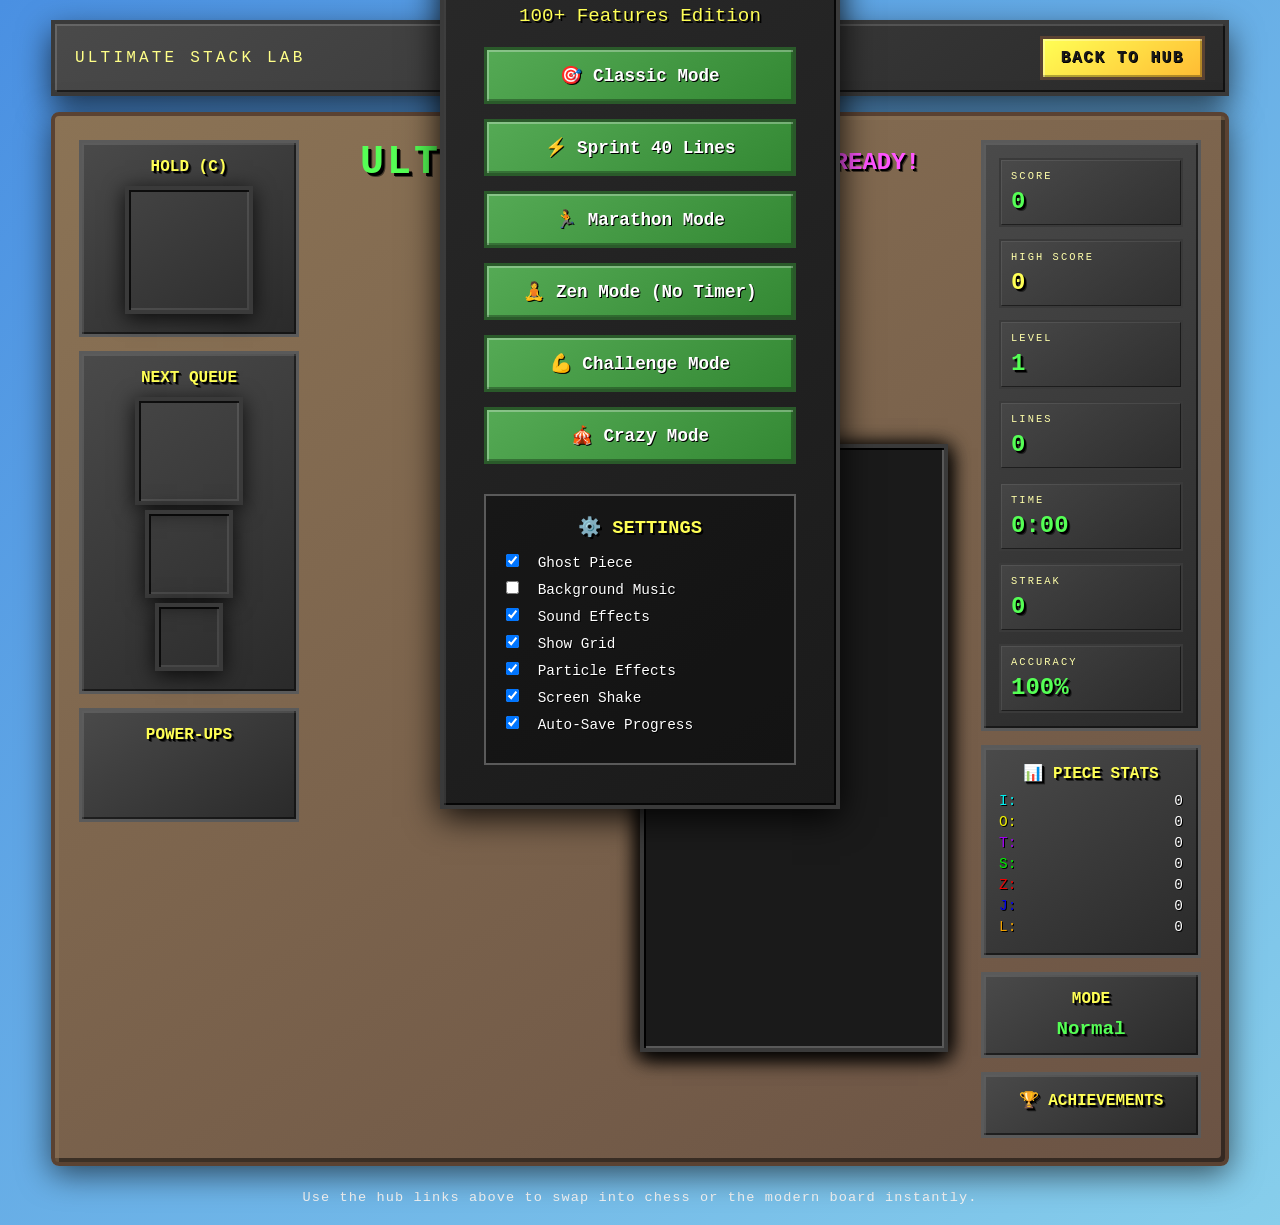
==== index-ultimate.html @ 09cd120d "tetris" ====
<!DOCTYPE html>
<html lang="en">
<head>
    <meta charset="UTF-8">
    <meta name="viewport" content="width=device-width, initial-scale=1.0">
    <title>Ultimate Tetris - 100+ Features!</title>
    <link rel="stylesheet" href="styles-ultimate.css">
</head>
<body>
    <audio id="bgMusic" loop></audio>
    <div class="particles" id="particles"></div>
    <div class="screen-overlay" id="screenOverlay"></div>
    
    <div class="app-shell">
        <header class="app-header">
            <div class="brand-title">Ultimate Stack Lab</div>
            <nav class="nav-links">
                <a href="hub.html">Hub</a>
                <a href="index.html" class="active">Tetris</a>
                <a href="chess.html">Chess</a>
                <a href="runner.html">Runner</a>
            </nav>
            <button class="cta-link" onclick="location.href='hub.html'">Back to Hub</button>
        </header>

        <div class="game-container retro-layout">
        <div class="side-panel left-panel">
            <div class="panel-section">
                <h3>HOLD (C)</h3>
                <canvas id="holdCanvas" width="120" height="120"></canvas>
            </div>
            <div class="panel-section">
                <h3>NEXT QUEUE</h3>
                <canvas id="queue1Canvas" width="100" height="100"></canvas>
                <canvas id="queue2Canvas" width="80" height="80"></canvas>
                <canvas id="queue3Canvas" width="60" height="60"></canvas>
            </div>
            <div class="panel-section">
                <h3>POWER-UPS</h3>
                <div id="powerUpDisplay" class="powerup-display"></div>
            </div>
        </div>

        <div class="main-game">
            <div class="top-bar">
                <h1 id="gameTitle">ULTIMATE TETRIS</h1>
                <div class="combo-display" id="comboDisplay">READY!</div>
            </div>
            <div class="status-badges">
                <div class="pill">
                    <span>Softbody</span>
                    <strong>S</strong>
                </div>
                <div class="pill">
                    <span>Menu</span>
                    <strong>M</strong>
                </div>
                <div class="pill">
                    <span>Fuckass</span>
                    <strong>F</strong>
                </div>
            </div>
            
            <div class="game-wrapper">
                <canvas id="backgroundCanvas" width="300" height="600"></canvas>
                <canvas id="gameCanvas" width="300" height="600"></canvas>
                <canvas id="effectCanvas" width="300" height="600"></canvas>
            </div>
            
            <div class="controls-hint">
                <span>←→: Move | ↑↓: Rotate | Space: Drop | C: Hold | P: Pause | R: Restart | M: Menu | S: Softbody | G: Grid | N: Night | F: Freeze | B: Bomb | 1-9: Speeds</span>
            </div>

            <!-- Menu Overlay -->
            <div class="menu-overlay active" id="menuOverlay">
                <h2>🎮 ULTIMATE TETRIS</h2>
                <p class="subtitle">100+ Features Edition</p>
                <div class="menu-options">
                    <button class="menu-btn" id="startClassic">🎯 Classic Mode</button>
                    <button class="menu-btn" id="startSprint">⚡ Sprint 40 Lines</button>
                    <button class="menu-btn" id="startMarathon">🏃 Marathon Mode</button>
                    <button class="menu-btn" id="startZen">🧘 Zen Mode (No Timer)</button>
                    <button class="menu-btn" id="startChallenge">💪 Challenge Mode</button>
                    <button class="menu-btn" id="startCrazy">🎪 Crazy Mode</button>
                </div>
                <div class="settings-section">
                    <h3>⚙️ SETTINGS</h3>
                    <label><input type="checkbox" id="ghostToggle" checked> Ghost Piece</label>
                    <label><input type="checkbox" id="musicToggle"> Background Music</label>
                    <label><input type="checkbox" id="soundToggle" checked> Sound Effects</label>
                    <label><input type="checkbox" id="gridToggle" checked> Show Grid</label>
                    <label><input type="checkbox" id="particlesToggle" checked> Particle Effects</label>
                    <label><input type="checkbox" id="screenShakeToggle" checked> Screen Shake</label>
                    <label><input type="checkbox" id="autoSaveToggle" checked> Auto-Save Progress</label>
                </div>
            </div>

            <!-- Game Over Overlay -->
            <div class="game-over-overlay" id="gameOverOverlay">
                <h2>🎮 GAME OVER</h2>
                <div class="stats-grid">
                    <div class="stat-item"><span>Score:</span> <span id="finalScore">0</span></div>
                    <div class="stat-item"><span>Lines:</span> <span id="finalLines">0</span></div>
                    <div class="stat-item"><span>Level:</span> <span id="finalLevel">1</span></div>
                    <div class="stat-item"><span>Max Combo:</span> <span id="finalCombo">1</span></div>
                    <div class="stat-item"><span>Time:</span> <span id="finalTime">0:00</span></div>
                    <div class="stat-item"><span>Tetrises:</span> <span id="finalTetrises">0</span></div>
                </div>
                <div class="button-group">
                    <button id="restartButton">🔄 Play Again</button>
                    <button id="mainMenuButton" class="secondary-btn">🏠 Main Menu</button>
                </div>
            </div>

            <!-- Pause Overlay -->
            <div class="pause-overlay" id="pauseOverlay">
                <h2>⏸️ PAUSED</h2>
                <p>Press P to Resume</p>
                <button id="resumeButton">▶️ Resume</button>
                <button id="pauseMenuButton" class="secondary-btn">🏠 Main Menu</button>
            </div>
        </div>

        <div class="side-panel right-panel">
            <div class="panel-section metrics-grid">
                <div class="metric">
                    <span>Score</span>
                    <strong id="score">0</strong>
                </div>
                <div class="metric">
                    <span>High Score</span>
                    <strong id="highScore" class="highlight">0</strong>
                </div>
                <div class="metric">
                    <span>Level</span>
                    <strong id="level">1</strong>
                </div>
                <div class="metric">
                    <span>Lines</span>
                    <strong id="lines">0</strong>
                </div>
                <div class="metric">
                    <span>Time</span>
                    <strong id="timer">0:00</strong>
                </div>
                <div class="metric">
                    <span>Streak</span>
                    <strong id="streak">0</strong>
                </div>
                <div class="metric">
                    <span>Accuracy</span>
                    <strong id="accuracy">100%</strong>
                </div>
            </div>
            <div class="panel-section">
                <h3>📊 PIECE STATS</h3>
                <div class="piece-stats">
                    <div class="stat-row"><span style="color: #00f0f0">I:</span><span id="stat-I">0</span></div>
                    <div class="stat-row"><span style="color: #f0f000">O:</span><span id="stat-O">0</span></div>
                    <div class="stat-row"><span style="color: #a000f0">T:</span><span id="stat-T">0</span></div>
                    <div class="stat-row"><span style="color: #00f000">S:</span><span id="stat-S">0</span></div>
                    <div class="stat-row"><span style="color: #f00000">Z:</span><span id="stat-Z">0</span></div>
                    <div class="stat-row"><span style="color: #0000f0">J:</span><span id="stat-J">0</span></div>
                    <div class="stat-row"><span style="color: #f0a000">L:</span><span id="stat-L">0</span></div>
                </div>
            </div>
            <div class="panel-section">
                <h3>MODE</h3>
                <div class="mode-indicator" id="modeIndicator">
                    <p>Normal</p>
                </div>
            </div>
            <div class="panel-section">
                <h3>🏆 ACHIEVEMENTS</h3>
                <div id="achievementList" class="achievement-list"></div>
            </div>
        </div>

        </div>

        <footer class="app-footer">Use the hub links above to swap into chess or the modern board instantly.</footer>
    </div>
    
    <div class="toast-container" id="toastContainer"></div>
    <div class="achievement-popup" id="achievementPopup"></div>
    
    <script src="tetris-ultimate.js"></script>
</body>
</html>
---- styles-ultimate.css ----
* {
    margin: 0;
    padding: 0;
    box-sizing: border-box;
}

body {
    font-family: 'Courier New', monospace;
    background: linear-gradient(135deg, #4a90e2 0%, #87ceeb 100%);
    background-image: 
        linear-gradient(135deg, #4a90e2 0%, #87ceeb 100%),
        repeating-linear-gradient(0deg, transparent, transparent 35px, rgba(255,255,255,.03) 35px, rgba(255,255,255,.03) 36px),
        repeating-linear-gradient(90deg, transparent, transparent 35px, rgba(255,255,255,.03) 35px, rgba(255,255,255,.03) 36px);
    display: flex;
    justify-content: center;
    align-items: center;
    min-height: 100vh;
    padding: 20px;
    image-rendering: pixelated;
    image-rendering: crisp-edges;
    transition: background 0.5s ease;
    overflow: hidden;
}

body.night-mode {
    background: linear-gradient(135deg, #1a1a2e 0%, #16213e 100%);
}

body.rainbow-mode {
    animation: rainbowBg 10s linear infinite;
}

@keyframes rainbowBg {
    0% { background-position: 0% 50%; }
    100% { background-position: 100% 50%; }
}

/* Particle System */
.particles {
    position: fixed;
    top: 0;
    left: 0;
    width: 100%;
    height: 100%;
    pointer-events: none;
    z-index: 1;
}

.app-shell {
    width: min(1180px, 95%);
    margin: 0 auto;
    position: relative;
    z-index: 5;
}

.app-header {
    display: flex;
    justify-content: space-between;
    align-items: center;
    margin-bottom: 16px;
    padding: 12px 20px;
    border: 4px solid #3a3a3a;
    background: linear-gradient(145deg, #4a4a4a, #2a2a2a);
    box-shadow:
        inset 2px 2px 0 rgba(255, 255, 255, 0.15),
        inset -2px -2px 0 rgba(0, 0, 0, 0.6),
        0 12px 32px rgba(0, 0, 0, 0.65);
}

.brand-title {
    font-size: 1rem;
    letter-spacing: 0.2em;
    text-transform: uppercase;
    color: #ffff88;
}

.nav-links {
    display: flex;
    gap: 12px;
    flex-wrap: wrap;
}

.nav-links a {
    color: #f5f5f5;
    text-decoration: none;
    font-weight: bold;
    letter-spacing: 0.15em;
    text-transform: uppercase;
    padding-bottom: 2px;
    border-bottom: 2px solid transparent;
}

.nav-links a:hover {
    border-color: #ffff88;
}

.nav-links a.active {
    color: #55ff55;
    border-color: #55ff55;
}

.cta-link {
    background: linear-gradient(145deg, #ffff55, #ffbb33);
    color: #1a1a1a;
    border: 3px solid #5a4232;
    padding: 10px 18px;
    font-weight: bold;
    text-transform: uppercase;
    letter-spacing: 0.1em;
    cursor: pointer;
}

.app-footer {
    margin-top: 24px;
    text-align: center;
    color: #f5f5f5;
    font-size: 0.85rem;
    letter-spacing: 0.08em;
}

.particle {
    position: absolute;
    width: 4px;
    height: 4px;
    background: white;
    border-radius: 50%;
    animation: particleFall 3s linear infinite;
    opacity: 0.6;
}

@keyframes particleFall {
    to {
        transform: translateY(100vh);
        opacity: 0;
    }
}

/* Screen Overlay for Flash Effects */
.screen-overlay {
    position: fixed;
    top: 0;
    left: 0;
    width: 100%;
    height: 100%;
    pointer-events: none;
    z-index: 999;
    opacity: 0;
    transition: opacity 0.1s;
}

.screen-overlay.flash {
    background: white;
    opacity: 0.5;
    animation: flashEffect 0.3s;
}

@keyframes flashEffect {
    0%, 100% { opacity: 0; }
    50% { opacity: 0.5; }
}

.game-container {
    background: linear-gradient(145deg, #8b7355, #6b5344);
    padding: 24px;
    border-radius: 8px;
    box-shadow:
        inset 4px 4px 0 rgba(139, 115, 85, 0.5),
        inset -4px -4px 0 rgba(0, 0, 0, 0.5),
        0 8px 32px 0 rgba(0, 0, 0, 0.6);
    border: 4px solid #5a4232;
    position: relative;
    z-index: 10;
    transition: transform 0.1s;
}

.retro-layout {
    display: grid;
    grid-template-columns: 220px minmax(0, 1fr) 220px;
    gap: 16px;
    align-items: flex-start;
}

@media (max-width: 1150px) {
    .retro-layout {
        grid-template-columns: 200px minmax(0, 1fr) 200px;
    }
}

@media (max-width: 980px) {
    .retro-layout {
        grid-template-columns: minmax(0, 1fr);
    }
    .retro-layout .side-panel {
        flex-direction: row;
        flex-wrap: wrap;
        justify-content: center;
    }
    .retro-layout .right-panel {
        order: 3;
    }
}

.game-container.shake {
    animation: shake 0.5s;
}

@keyframes shake {
    0%, 100% { transform: translateX(0); }
    10%, 30%, 50%, 70%, 90% { transform: translateX(-5px); }
    20%, 40%, 60%, 80% { transform: translateX(5px); }
}

.main-game {
    display: flex;
    flex-direction: column;
    align-items: center;
    position: relative;
    gap: 14px;
    width: 100%;
    max-width: 560px;
    margin: 0 auto;
}

.top-bar {
    display: flex;
    justify-content: space-between;
    align-items: center;
    width: 100%;
    margin-bottom: 10px;
    gap: 20px;
}

h1, #gameTitle {
    color: #55ff55;
    font-size: 2.5em;
    text-shadow: 
        3px 3px 0px #000,
        4px 4px 0px rgba(0, 0, 0, 0.5);
    letter-spacing: 3px;
    font-family: 'Courier New', monospace;
    font-weight: bold;
    animation: titlePulse 2s ease-in-out infinite;
}

@keyframes titlePulse {
    0%, 100% { transform: scale(1); }
    50% { transform: scale(1.05); }
}

.combo-display {
    color: #ff55ff;
    font-size: 1.5em;
    font-weight: bold;
    text-shadow: 
        2px 2px 0px #000,
        3px 3px 0px rgba(0, 0, 0, 0.5);
    animation: comboPulse 0.5s ease-in-out;
}

@keyframes comboPulse {
    0%, 100% { transform: scale(1); }
    50% { transform: scale(1.2); }
}

.game-wrapper {
    position: relative;
}

canvas {
    border: 4px solid #3a3a3a;
    border-radius: 0px;
    box-shadow: 
        inset 2px 2px 0 rgba(0, 0, 0, 0.8),
        inset -2px -2px 0 rgba(255, 255, 255, 0.1),
        0 4px 20px rgba(0, 0, 0, 0.8);
    image-rendering: pixelated;
    image-rendering: crisp-edges;
}

#backgroundCanvas, #gameCanvas, #effectCanvas {
    position: absolute;
    top: 0;
    left: 0;
}

#backgroundCanvas {
    background: #1a1a1a;
    z-index: 1;
}

#gameCanvas {
    background: transparent;
    z-index: 2;
}

#effectCanvas {
    background: transparent;
    z-index: 3;
    pointer-events: none;
}

.controls-hint {
    margin-top: 10px;
    color: #ffffff;
    font-size: 0.7em;
    text-align: center;
    max-width: 300px;
    text-shadow: 1px 1px 0px #000;
}

.side-panel {
    display: flex;
    flex-direction: column;
    gap: 14px;
    min-width: 200px;
}

.panel-section {
    background: linear-gradient(145deg, #4a4a4a, #2a2a2a);
    padding: 15px;
    border-radius: 0px;
    text-align: center;
    border: 3px solid #5a5a5a;
    box-shadow: 
        inset 2px 2px 0 rgba(255, 255, 255, 0.1),
        inset -2px -2px 0 rgba(0, 0, 0, 0.5);
    transition: transform 0.2s;
}

.panel-section:hover {
    transform: translateY(-2px);
}

.panel-section h3 {
    color: #ffff55;
    font-size: 1em;
    margin-bottom: 10px;
    text-shadow: 
        2px 2px 0px #000,
        3px 3px 0px rgba(0, 0, 0, 0.5);
    font-family: 'Courier New', monospace;
    font-weight: bold;
}

.status-badges {
    display: grid;
    grid-template-columns: repeat(auto-fit, minmax(140px, 1fr));
    gap: 12px;
    margin-bottom: 14px;
}

.pill {
    border: 3px solid #3a3a3a;
    padding: 10px;
    background: linear-gradient(145deg, #4a4a4a, #2a2a2a);
    text-align: center;
}

.pill span {
    display: block;
    font-size: 0.65rem;
    letter-spacing: 0.2em;
    color: #ffffaa;
}

.pill strong {
    font-size: 1.3rem;
    color: #55ff55;
}

.panel-section canvas {
    display: block;
    margin: 5px auto;
}

.stats p {
    color: #55ff55;
    font-size: 1.8em;
    font-weight: bold;
    text-shadow: 
        2px 2px 0px #000,
        3px 3px 0px rgba(0, 0, 0, 0.5);
    font-family: 'Courier New', monospace;
}

.stats p.highlight {
    color: #ffff55;
    animation: scoreGlow 1s ease-in-out infinite;
}

.metrics-grid {
    display: grid;
    grid-template-columns: repeat(auto-fit, minmax(140px, 1fr));
    gap: 12px;
    text-align: left;
}

.metrics-grid .metric {
    background: linear-gradient(145deg, rgba(74, 74, 74, 0.7), rgba(42, 42, 42, 0.7));
    border: 2px solid #3a3a3a;
    padding: 10px;
    box-shadow:
        inset 1px 1px 0 rgba(255, 255, 255, 0.08),
        inset -1px -1px 0 rgba(0, 0, 0, 0.5);
}

.metrics-grid span {
    display: block;
    font-size: 0.65rem;
    letter-spacing: 0.2em;
    color: #ffffaa;
    margin-bottom: 6px;
    text-transform: uppercase;
}

.metrics-grid strong {
    font-size: 1.5rem;
    color: #55ff55;
    text-shadow:
        2px 2px 0px #000,
        3px 3px 0px rgba(0, 0, 0, 0.5);
}

.metrics-grid strong.highlight {
    color: #ffff55;
}

@keyframes scoreGlow {
    0%, 100% { text-shadow: 2px 2px 0px #000, 3px 3px 0px rgba(0, 0, 0, 0.5); }
    50% { text-shadow: 2px 2px 0px #000, 3px 3px 0px rgba(0, 0, 0, 0.5), 0 0 20px #ffff55; }
}

.piece-stats {
    font-size: 0.9em;
    color: #ffffff;
}

.stat-row {
    display: flex;
    justify-content: space-between;
    margin: 5px 0;
    text-shadow: 1px 1px 0px #000;
}

.mode-indicator {
    font-family: 'Courier New', monospace;
    font-weight: bold;
}

.mode-indicator p {
    color: #55ff55;
    font-size: 1.2em;
    text-shadow: 
        2px 2px 0px #000,
        3px 3px 0px rgba(0, 0, 0, 0.5);
    margin: 0;
}

.mode-indicator.softbody p {
    color: #ff55ff;
    animation: wobble 0.5s infinite;
}

@keyframes wobble {
    0%, 100% { transform: scale(1, 1); }
    25% { transform: scale(1.05, 0.95); }
    75% { transform: scale(0.95, 1.05); }
}

/* Overlays */
.menu-overlay, .game-over-overlay, .pause-overlay {
    position: absolute;
    top: 50%;
    left: 50%;
    transform: translate(-50%, -50%);
    background: linear-gradient(145deg, #2a2a2a, #1a1a1a);
    padding: 40px;
    border-radius: 0px;
    text-align: center;
    display: none;
    z-index: 1000;
    border: 4px solid #3a3a3a;
    box-shadow: 
        inset 2px 2px 0 rgba(255, 255, 255, 0.1),
        inset -2px -2px 0 rgba(0, 0, 0, 0.8),
        0 8px 32px rgba(0, 0, 0, 0.9);
    min-width: 400px;
}

.panel-section .action-buttons {
    display: flex;
    flex-direction: column;
    gap: 10px;
}

.panel-section .action-buttons button,
.primary-btn {
    background: linear-gradient(145deg, #55aa55, #338833);
    color: white;
    border: 3px solid #2a5a2a;
    padding: 12px;
    font-weight: bold;
    text-transform: uppercase;
    letter-spacing: 0.08em;
    cursor: pointer;
}

.panel-section .action-buttons .secondary-btn {
    background: rgba(0, 0, 0, 0.5);
    border-color: #3a3a3a;
}

.move-list {
    max-height: 260px;
    overflow-y: auto;
    text-align: left;
    color: #ffffaa;
    padding-left: 18px;
    font-weight: bold;
    letter-spacing: 0.08em;
}

.move-list li {
    margin-bottom: 6px;
}

.menu-overlay.active, .game-over-overlay.show, .pause-overlay.show {
    display: block;
    animation: fadeIn 0.3s ease-in;
}

@keyframes fadeIn {
    from {
        opacity: 0;
        transform: translate(-50%, -50%) scale(0.9);
    }
    to {
        opacity: 1;
        transform: translate(-50%, -50%) scale(1);
    }
}

.menu-overlay h2, .game-over-overlay h2, .pause-overlay h2 {
    color: #55ff55;
    font-size: 2.5em;
    margin-bottom: 20px;
    text-shadow: 
        3px 3px 0px #000,
        4px 4px 0px rgba(0, 0, 0, 0.8);
    font-family: 'Courier New', monospace;
    font-weight: bold;
}

.subtitle {
    color: #ffff55;
    font-size: 1.2em;
    margin-bottom: 20px;
    text-shadow: 2px 2px 0px #000;
}

.menu-options {
    display: flex;
    flex-direction: column;
    gap: 15px;
    margin-bottom: 30px;
}

.menu-btn {
    background: linear-gradient(145deg, #55aa55, #338833);
    color: white;
    border: 3px solid #2a5a2a;
    padding: 15px 30px;
    font-size: 1.1em;
    border-radius: 0px;
    cursor: pointer;
    transition: all 0.2s;
    font-family: 'Courier New', monospace;
    font-weight: bold;
    text-shadow: 1px 1px 0px #000;
    box-shadow: 
        inset 2px 2px 0 rgba(255, 255, 255, 0.3),
        inset -2px -2px 0 rgba(0, 0, 0, 0.3);
}

.menu-btn:hover {
    transform: translateY(-2px);
    background: linear-gradient(145deg, #66bb66, #449944);
    box-shadow: 
        inset 2px 2px 0 rgba(255, 255, 255, 0.4),
        inset -2px -2px 0 rgba(0, 0, 0, 0.3),
        0 6px 20px rgba(0, 0, 0, 0.6);
}

.menu-btn:active {
    transform: translateY(1px);
}

.settings-section {
    background: rgba(0, 0, 0, 0.3);
    padding: 20px;
    border: 2px solid #5a5a5a;
    margin-top: 20px;
}

.settings-section h3 {
    color: #ffff55;
    margin-bottom: 15px;
    text-shadow: 2px 2px 0px #000;
}

.settings-section label {
    display: block;
    color: #ffffff;
    margin: 10px 0;
    text-align: left;
    cursor: pointer;
    text-shadow: 1px 1px 0px #000;
    font-size: 0.9em;
}

.settings-section input[type="checkbox"] {
    margin-right: 10px;
    cursor: pointer;
}

.stats-grid {
    display: grid;
    grid-template-columns: 1fr 1fr;
    gap: 15px;
    margin: 20px 0;
}

.stat-item {
    background: rgba(0, 0, 0, 0.3);
    padding: 10px;
    border: 2px solid #5a5a5a;
    font-size: 1.1em;
    color: #ffffff;
    text-shadow: 1px 1px 0px #000;
}

.button-group {
    display: flex;
    gap: 15px;
    justify-content: center;
    margin-top: 20px;
}

button {
    background: linear-gradient(145deg, #55aa55, #338833);
    color: white;
    border: 3px solid #2a5a2a;
    padding: 12px 30px;
    font-size: 1em;
    border-radius: 0px;
    cursor: pointer;
    transition: all 0.1s;
    font-family: 'Courier New', monospace;
    font-weight: bold;
    text-shadow: 1px 1px 0px #000;
    box-shadow: 
        inset 2px 2px 0 rgba(255, 255, 255, 0.3),
        inset -2px -2px 0 rgba(0, 0, 0, 0.3);
}

button:hover {
    transform: translateY(-1px);
    background: linear-gradient(145deg, #66bb66, #449944);
}

button:active {
    transform: translateY(1px);
}

.secondary-btn {
    background: linear-gradient(145deg, #888888, #555555);
    border: 3px solid #444444;
}

.secondary-btn:hover {
    background: linear-gradient(145deg, #999999, #666666);
}

/* Power-ups */
.powerup-display {
    display: flex;
    flex-direction: column;
    gap: 5px;
    min-height: 50px;
}

.powerup-item {
    background: rgba(255, 255, 255, 0.1);
    padding: 8px;
    border: 2px solid #5a5a5a;
    color: #ffff55;
    font-size: 0.9em;
    text-shadow: 1px 1px 0px #000;
    animation: powerupGlow 1s ease-in-out infinite;
}

@keyframes powerupGlow {
    0%, 100% { box-shadow: 0 0 5px rgba(255, 255, 85, 0.5); }
    50% { box-shadow: 0 0 15px rgba(255, 255, 85, 0.8); }
}

/* Achievements */
.achievement-list {
    max-height: 150px;
    overflow-y: auto;
    font-size: 0.8em;
    color: #ffffff;
    text-align: left;
}

.achievement-item {
    padding: 5px;
    margin: 3px 0;
    background: rgba(255, 255, 255, 0.1);
    border-left: 3px solid #ffff55;
    text-shadow: 1px 1px 0px #000;
}

.achievement-popup {
    position: fixed;
    top: 20px;
    right: 20px;
    background: linear-gradient(145deg, #ffaa00, #ff8800);
    color: #000;
    padding: 20px;
    border: 4px solid #ffff00;
    border-radius: 0px;
    font-weight: bold;
    font-size: 1.2em;
    display: none;
    z-index: 2000;
    animation: achievementSlide 0.5s ease-out;
    box-shadow: 0 8px 32px rgba(0, 0, 0, 0.8);
}

.achievement-popup.show {
    display: block;
}

@keyframes achievementSlide {
    from {
        transform: translateX(400px);
        opacity: 0;
    }
    to {
        transform: translateX(0);
        opacity: 1;
    }
}

/* Toast Notifications */
.toast-container {
    position: fixed;
    bottom: 20px;
    right: 20px;
    z-index: 2000;
    display: flex;
    flex-direction: column;
    gap: 10px;
}

.toast {
    background: rgba(0, 0, 0, 0.9);
    color: #55ff55;
    padding: 15px 20px;
    border: 2px solid #55ff55;
    border-radius: 0px;
    font-weight: bold;
    text-shadow: 1px 1px 0px #000;
    animation: toastSlide 0.3s ease-out;
    box-shadow: 0 4px 16px rgba(0, 0, 0, 0.8);
}

@keyframes toastSlide {
    from {
        transform: translateX(400px);
        opacity: 0;
    }
    to {
        transform: translateX(0);
        opacity: 1;
    }
}

/* Scrollbar */
::-webkit-scrollbar {
    width: 8px;
}

::-webkit-scrollbar-track {
    background: #2a2a2a;
}

::-webkit-scrollbar-thumb {
    background: #55ff55;
    border: 1px solid #000;
}

/* Responsive */
@media (max-width: 1200px) {
    .game-container {
        flex-direction: column;
        align-items: center;
    }

    .side-panel {
        flex-direction: row;
        width: 100%;
        justify-content: center;
        flex-wrap: wrap;
    }

    h1 {
        font-size: 2em;
    }
}

@media (max-width: 640px) {
    .side-panel {
        flex-direction: column;
    }

    h1 {
        font-size: 1.5em;
    }

    #gameCanvas, #backgroundCanvas, #effectCanvas {
        width: 250px !important;
        height: 500px !important;
    }

    .menu-overlay, .game-over-overlay, .pause-overlay {
        min-width: 90vw;
        padding: 20px;
    }
}
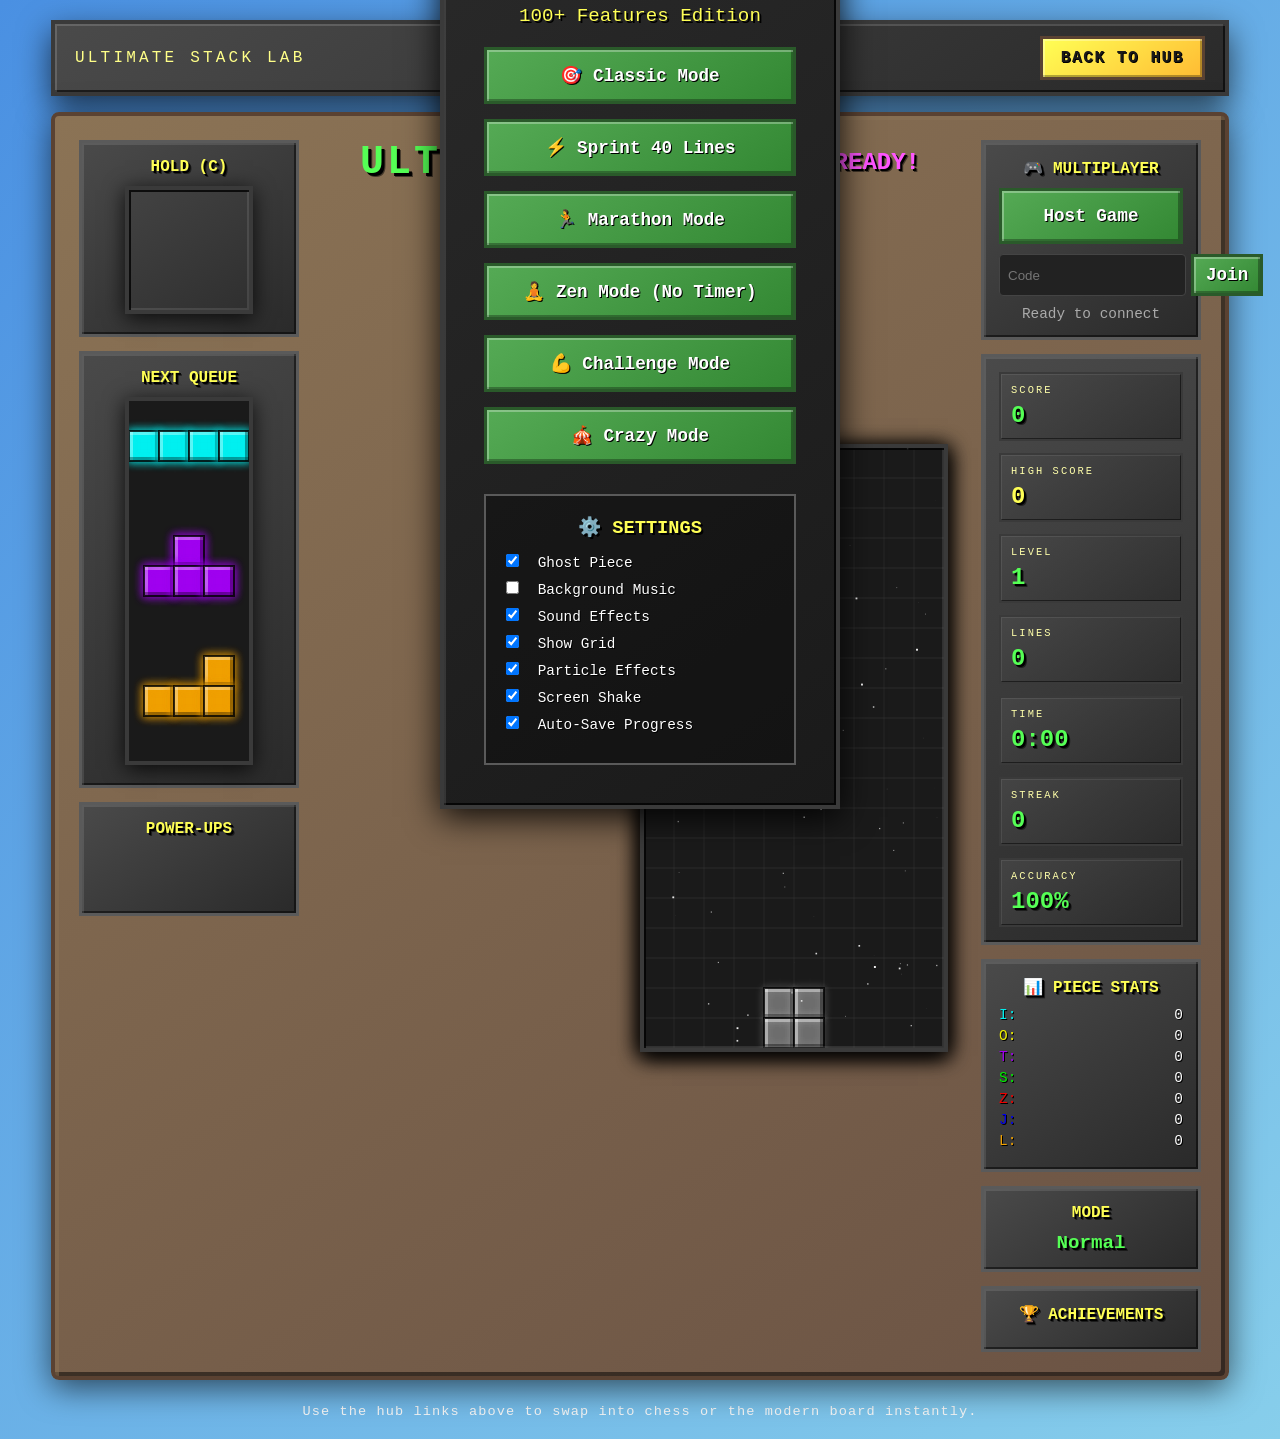
==== commit c4bc6c9e: "Fix multiplayer mode - add local peer library and improve connection handling Co-authored-by: YehiaH" ====
--- a/index-ultimate.html
+++ b/index-ultimate.html
@@ -5,6 +5,7 @@
     <meta name="viewport" content="width=device-width, initial-scale=1.0">
     <title>Ultimate Tetris - 100+ Features!</title>
     <link rel="stylesheet" href="styles-ultimate.css">
+    <script src="simple-peer.js"></script>
 </head>
 <body>
     <audio id="bgMusic" loop></audio>
@@ -31,9 +32,10 @@
             </div>
             <div class="panel-section">
                 <h3>NEXT QUEUE</h3>
-                <canvas id="queue1Canvas" width="100" height="100"></canvas>
-                <canvas id="queue2Canvas" width="80" height="80"></canvas>
-                <canvas id="queue3Canvas" width="60" height="60"></canvas>
+                <canvas id="nextCanvas" width="120" height="360"></canvas>
+                <canvas id="queue1Canvas" width="100" height="100" style="display:none;"></canvas>
+                <canvas id="queue2Canvas" width="80" height="80" style="display:none;"></canvas>
+                <canvas id="queue3Canvas" width="60" height="60" style="display:none;"></canvas>
             </div>
             <div class="panel-section">
                 <h3>POWER-UPS</h3>
@@ -122,6 +124,40 @@
         </div>
 
         <div class="side-panel right-panel">
+            <div class="panel-section" id="multiplayerSection">
+                <h3>🎮 MULTIPLAYER</h3>
+                
+                <div id="lobbyUI">
+                    <div class="lobby-controls">
+                        <button id="hostBtn" class="menu-btn" style="width: 100%; margin-bottom: 10px;">Host Game</button>
+                        <div class="join-form" style="display: flex; gap: 5px;">
+                            <input type="text" id="joinInput" placeholder="Code" style="flex: 1; padding: 8px; border-radius: 4px; border: 1px solid #444; background: #222; color: #fff;">
+                            <button id="joinBtn" class="menu-btn" style="padding: 8px 12px;">Join</button>
+                        </div>
+                    </div>
+                    <div id="hostCodeDisplay" style="display: none; flex-direction: column; gap: 10px; margin-top: 10px;">
+                        <p style="font-size: 0.9em; color: #aaa;">Share this code:</p>
+                        <code id="myPeerId" style="background: rgba(0,0,0,0.3); padding: 8px; border-radius: 4px; font-family: monospace; color: #4ade80; text-align: center; font-size: 1.2em;">...</code>
+                    </div>
+                    <p id="lobbyStatus" style="margin-top: 10px; font-size: 0.9em; color: #aaa; text-align: center;">Ready to connect</p>
+                </div>
+
+                <div id="opponentView" style="display: none;">
+                    <div class="opponent-stats" style="margin-bottom: 10px; display: flex; justify-content: space-between;">
+                        <span>Opponent</span>
+                        <span>Score: <strong id="oppScore" style="color: #4ade80;">0</strong></span>
+                    </div>
+                    <canvas id="opponentCanvas" width="150" height="300" style="background: #000; border: 1px solid #333; width: 100%; border-radius: 4px;"></canvas>
+                    <div class="emoji-reactions" style="display: flex; gap: 5px; margin-top: 10px; justify-content: center; flex-wrap: wrap;">
+                        <button class="emoji-btn" onclick="networkManager?.sendEmoji('👍')" style="font-size: 1.5em; padding: 5px 10px; border: none; background: rgba(255,255,255,0.1); border-radius: 4px; cursor: pointer;">👍</button>
+                        <button class="emoji-btn" onclick="networkManager?.sendEmoji('🔥')" style="font-size: 1.5em; padding: 5px 10px; border: none; background: rgba(255,255,255,0.1); border-radius: 4px; cursor: pointer;">🔥</button>
+                        <button class="emoji-btn" onclick="networkManager?.sendEmoji('😱')" style="font-size: 1.5em; padding: 5px 10px; border: none; background: rgba(255,255,255,0.1); border-radius: 4px; cursor: pointer;">😱</button>
+                        <button class="emoji-btn" onclick="networkManager?.sendEmoji('💪')" style="font-size: 1.5em; padding: 5px 10px; border: none; background: rgba(255,255,255,0.1); border-radius: 4px; cursor: pointer;">💪</button>
+                        <button class="emoji-btn" onclick="networkManager?.sendEmoji('😎')" style="font-size: 1.5em; padding: 5px 10px; border: none; background: rgba(255,255,255,0.1); border-radius: 4px; cursor: pointer;">😎</button>
+                    </div>
+                </div>
+            </div>
+
             <div class="panel-section metrics-grid">
                 <div class="metric">
                     <span>Score</span>
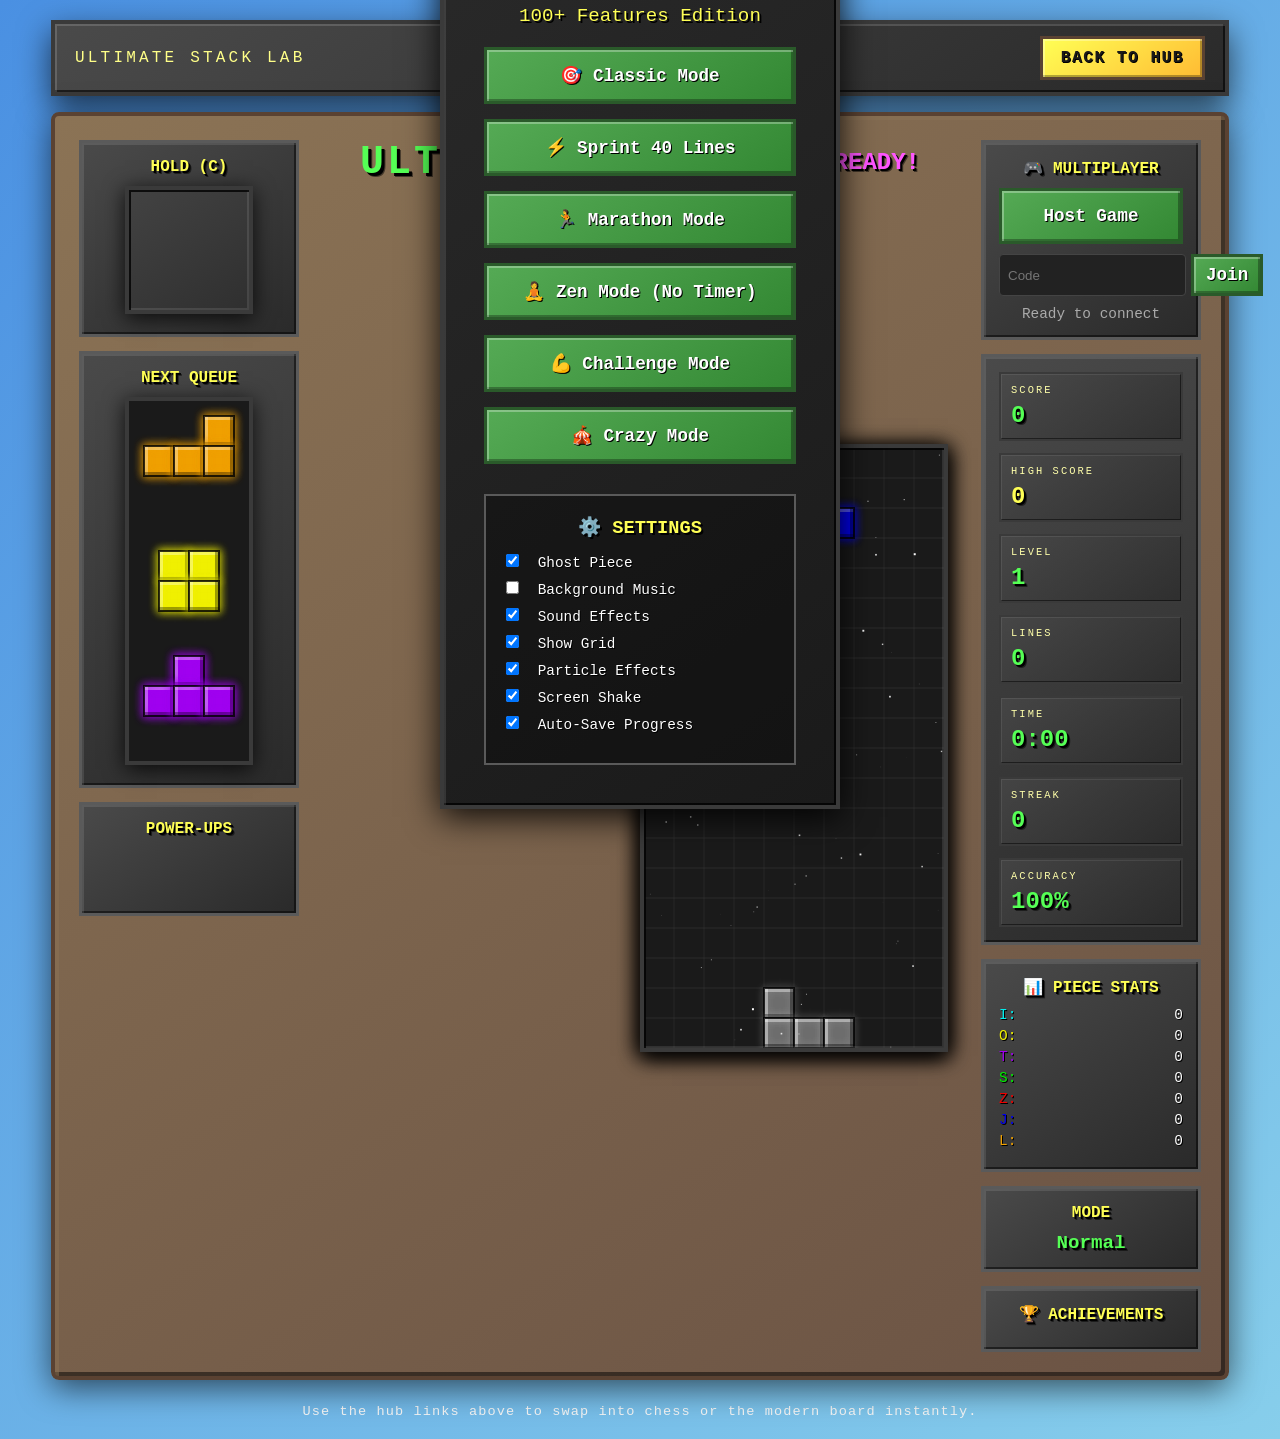
==== commit 755db8f6: "Add UI/UX improvements - sound effects, animations, and better styling Co-authored-by: YehiaHS <1422" ====
--- a/index-ultimate.html
+++ b/index-ultimate.html
@@ -142,7 +142,8 @@
                     <p id="lobbyStatus" style="margin-top: 10px; font-size: 0.9em; color: #aaa; text-align: center;">Ready to connect</p>
                 </div>
 
-                <div id="opponentView" style="display: none;">
+                <div id="opponentView" style="display: none; position: relative;">
+                    <div class="connection-status" id="connectionStatus" title="Connected"></div>
                     <div class="opponent-stats" style="margin-bottom: 10px; display: flex; justify-content: space-between;">
                         <span>Opponent</span>
                         <span>Score: <strong id="oppScore" style="color: #4ade80;">0</strong></span>
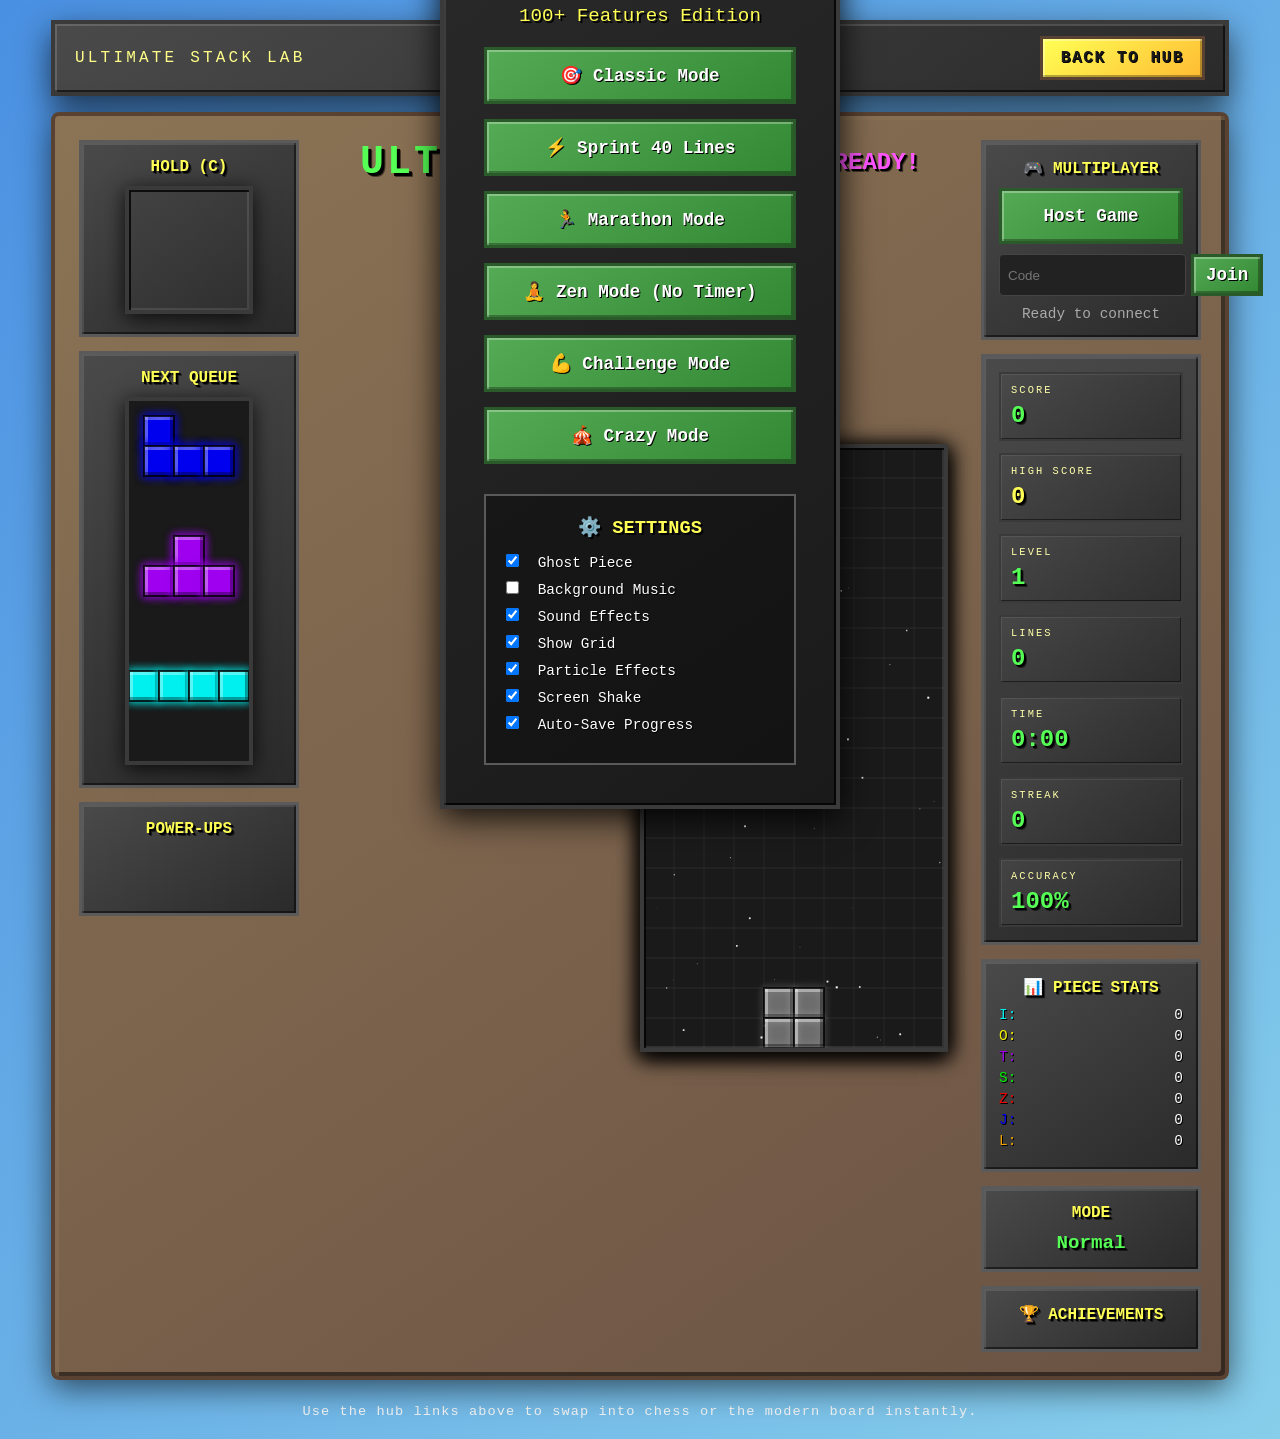
==== commit 4b904d6b: "Add statistics comparison, keyboard shortcuts, and final UI polish Co-authored-by: YehiaHS <14228888" ====
--- a/index-ultimate.html
+++ b/index-ultimate.html
@@ -144,18 +144,33 @@
 
                 <div id="opponentView" style="display: none; position: relative;">
                     <div class="connection-status" id="connectionStatus" title="Connected"></div>
-                    <div class="opponent-stats" style="margin-bottom: 10px; display: flex; justify-content: space-between;">
+                    <div class="opponent-stats" style="margin-bottom: 10px; display: flex; justify-content: space-between; align-items: center;">
                         <span>Opponent</span>
                         <span>Score: <strong id="oppScore" style="color: #4ade80;">0</strong></span>
                     </div>
                     <canvas id="opponentCanvas" width="150" height="300" style="background: #000; border: 1px solid #333; width: 100%; border-radius: 4px;"></canvas>
+                    <div class="stats-comparison" style="margin-top: 10px; padding: 10px; background: rgba(0,0,0,0.2); border-radius: 6px; font-size: 0.85em;">
+                        <div style="display: flex; justify-content: space-between; margin-bottom: 5px;">
+                            <span>Lines:</span>
+                            <span id="oppLines" style="color: #4ade80;">0</span>
+                        </div>
+                        <div style="display: flex; justify-content: space-between; margin-bottom: 5px;">
+                            <span>Level:</span>
+                            <span id="oppLevel" style="color: #4ade80;">1</span>
+                        </div>
+                        <div style="display: flex; justify-content: space-between;">
+                            <span>Status:</span>
+                            <span id="oppStatus" style="color: #4ade80;">Playing</span>
+                        </div>
+                    </div>
                     <div class="emoji-reactions" style="display: flex; gap: 5px; margin-top: 10px; justify-content: center; flex-wrap: wrap;">
-                        <button class="emoji-btn" onclick="networkManager?.sendEmoji('👍')" style="font-size: 1.5em; padding: 5px 10px; border: none; background: rgba(255,255,255,0.1); border-radius: 4px; cursor: pointer;">👍</button>
-                        <button class="emoji-btn" onclick="networkManager?.sendEmoji('🔥')" style="font-size: 1.5em; padding: 5px 10px; border: none; background: rgba(255,255,255,0.1); border-radius: 4px; cursor: pointer;">🔥</button>
-                        <button class="emoji-btn" onclick="networkManager?.sendEmoji('😱')" style="font-size: 1.5em; padding: 5px 10px; border: none; background: rgba(255,255,255,0.1); border-radius: 4px; cursor: pointer;">😱</button>
-                        <button class="emoji-btn" onclick="networkManager?.sendEmoji('💪')" style="font-size: 1.5em; padding: 5px 10px; border: none; background: rgba(255,255,255,0.1); border-radius: 4px; cursor: pointer;">💪</button>
-                        <button class="emoji-btn" onclick="networkManager?.sendEmoji('😎')" style="font-size: 1.5em; padding: 5px 10px; border: none; background: rgba(255,255,255,0.1); border-radius: 4px; cursor: pointer;">😎</button>
-                    </div>
+                        <button class="emoji-btn" onclick="networkManager?.sendEmoji('👍')" title="Good job! (Press 1)" style="font-size: 1.5em; padding: 5px 10px; border: none; background: rgba(255,255,255,0.1); border-radius: 4px; cursor: pointer;">👍</button>
+                        <button class="emoji-btn" onclick="networkManager?.sendEmoji('🔥')" title="On fire! (Press 2)" style="font-size: 1.5em; padding: 5px 10px; border: none; background: rgba(255,255,255,0.1); border-radius: 4px; cursor: pointer;">🔥</button>
+                        <button class="emoji-btn" onclick="networkManager?.sendEmoji('😱')" title="Oh no! (Press 3)" style="font-size: 1.5em; padding: 5px 10px; border: none; background: rgba(255,255,255,0.1); border-radius: 4px; cursor: pointer;">😱</button>
+                        <button class="emoji-btn" onclick="networkManager?.sendEmoji('💪')" title="Strong! (Press 4)" style="font-size: 1.5em; padding: 5px 10px; border: none; background: rgba(255,255,255,0.1); border-radius: 4px; cursor: pointer;">💪</button>
+                        <button class="emoji-btn" onclick="networkManager?.sendEmoji('😎')" title="Cool! (Press 5)" style="font-size: 1.5em; padding: 5px 10px; border: none; background: rgba(255,255,255,0.1); border-radius: 4px; cursor: pointer;">😎</button>
+                    </div>
+                    <p style="text-align: center; font-size: 0.75em; color: #888; margin-top: 8px;">Press 1-5 for quick reactions</p>
                 </div>
             </div>
 
